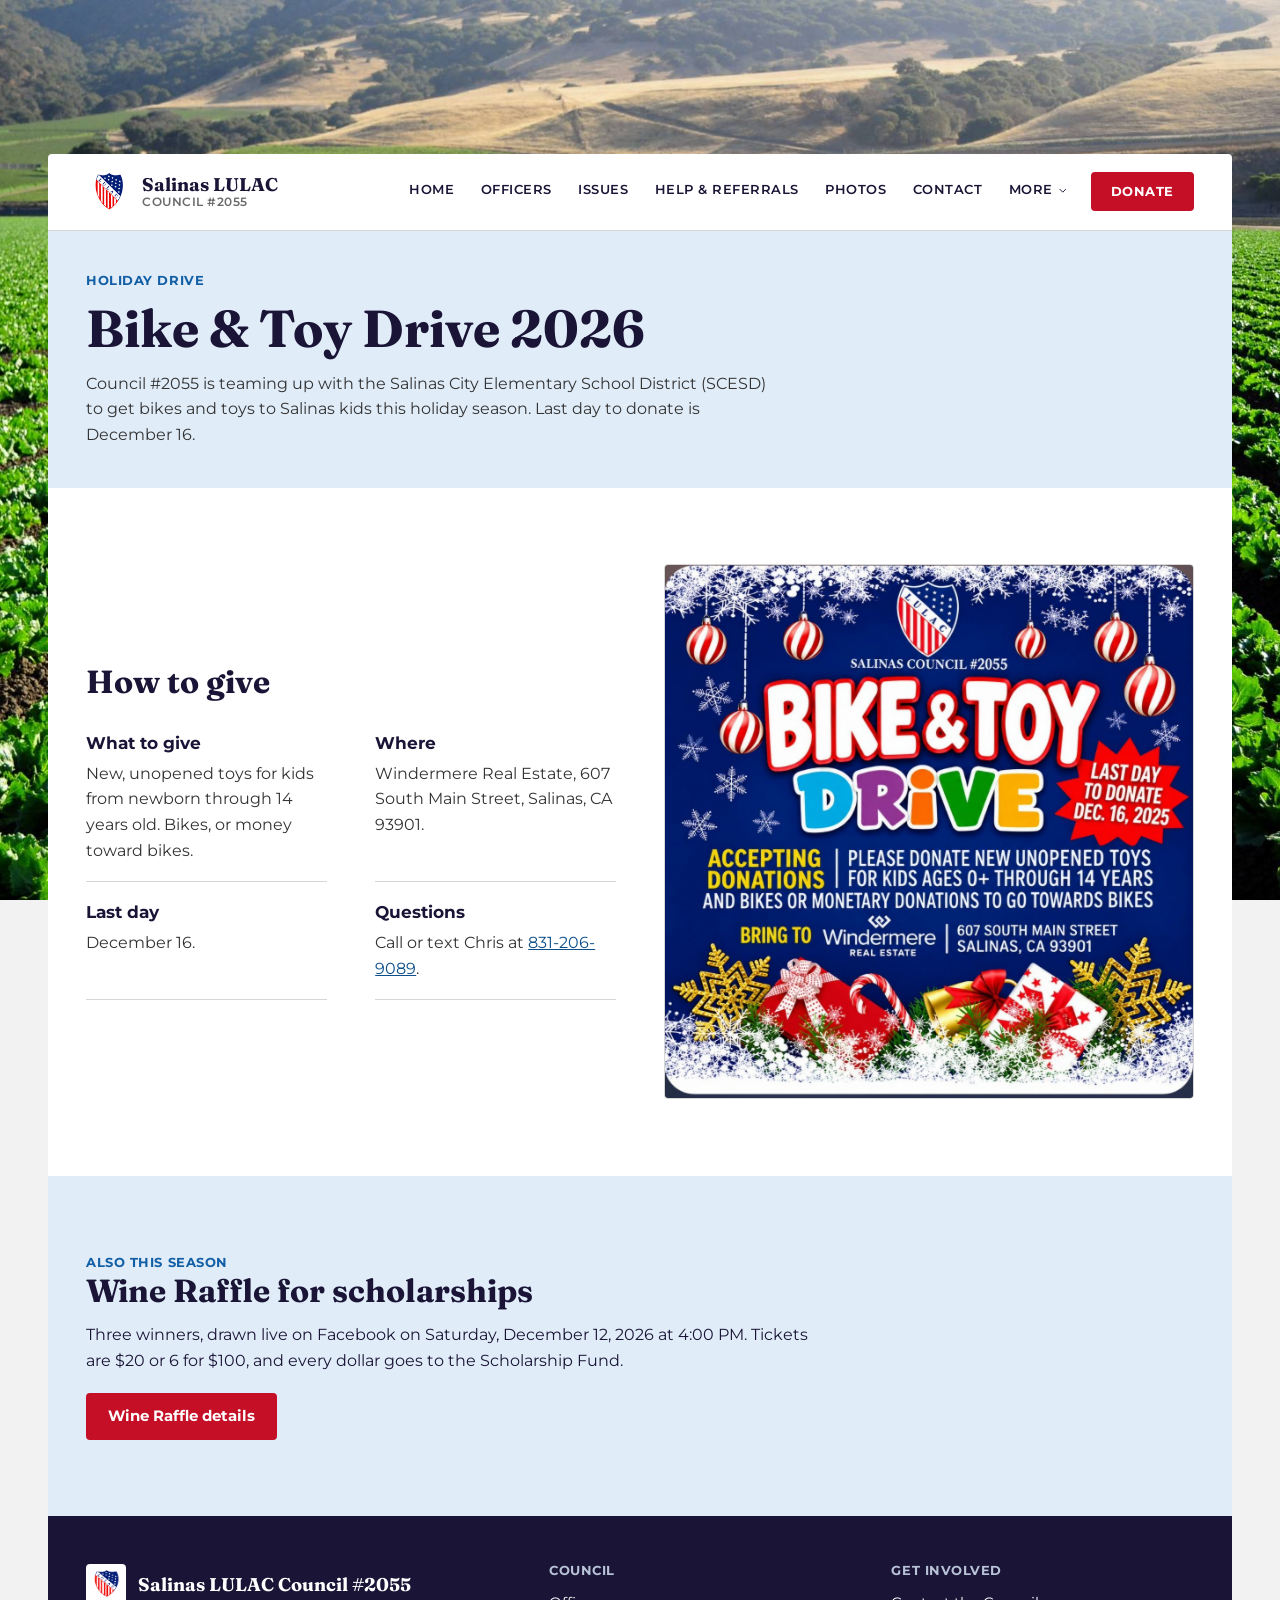
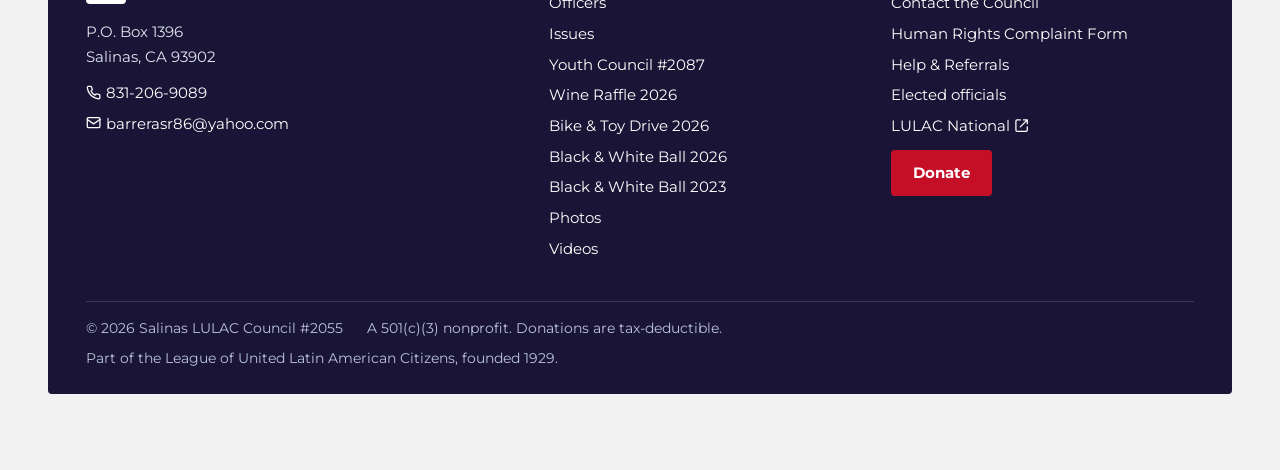
==== bike-toy-drive-2026.html @ 595f3c27 "Give the Bike & Toy Drive its own page; add OG cards for both events bike-toy-drive-2026.html replac" ====
<!DOCTYPE html>
<html lang="en">
<head>
  <meta charset="utf-8">
  <meta name="viewport" content="width=device-width, initial-scale=1">
  <title>Bike &amp; Toy Drive 2026 | Salinas LULAC Council #2055</title>
  <meta name="description" content="Salinas LULAC Council #2055 and the Salinas City Elementary School District holiday Bike &amp; Toy Drive. Donate new, unopened toys for kids 0 to 14, bikes, or money toward bikes at Windermere Real Estate, 607 South Main Street, Salinas, by December 16.">
  <meta name="robots" content="index,follow">
  <link rel="canonical" href="https://lulacsalinas2055.org/bike-toy-drive-2026.html">
  <meta property="og:type" content="website">
  <meta property="og:site_name" content="Salinas LULAC Council #2055">
  <meta property="og:title" content="Bike &amp; Toy Drive 2026 | Salinas LULAC Council #2055">
  <meta property="og:description" content="Salinas LULAC Council #2055 and the Salinas City Elementary School District holiday Bike &amp; Toy Drive. Donate new, unopened toys for kids 0 to 14, bikes, or money toward bikes at Windermere Real Estate, 607 South Main Street, Salinas, by December 16.">
  <meta property="og:url" content="https://lulacsalinas2055.org/bike-toy-drive-2026.html">
  <meta property="og:image" content="https://lulacsalinas2055.org/assets/img/og-bike-toy-drive-2026.jpg">
  <meta property="og:image:width" content="1200">
  <meta property="og:image:height" content="630">
  <meta property="og:image:alt" content="Salinas LULAC Council #2055 Bike &amp; Toy Drive with SCESD. Give by December 16.">
  <meta name="twitter:card" content="summary_large_image">
  <meta name="theme-color" content="#0b2577">
  <link rel="icon" href="assets/img/lulac-logo.png" type="image/png">
  <link rel="preconnect" href="https://fonts.googleapis.com">
  <link rel="preconnect" href="https://fonts.gstatic.com" crossorigin>
  <link href="https://fonts.googleapis.com/css2?family=Fraunces:opsz,wght,WONK@9..144,500,0;9..144,700,0&family=Montserrat:wght@400;500;600;700&display=swap" rel="stylesheet">
  <link rel="stylesheet" href="assets/css/style.css">
  <script defer src="assets/js/script.js"></script>
</head>
<body>
  <a class="skip-link" href="#main-content">Skip to main content</a>

  <header class="site-header" data-header>
    <div class="container navbar">
      <a class="brand" href="index.html" aria-label="Salinas LULAC Council #2055 home">
        <img class="brand-logo" src="assets/img/lulac-logo.png" alt="">
        <span class="brand-copy"><strong>Salinas LULAC</strong><small>Council #2055</small></span>
      </a>
      <nav class="desktop-nav" aria-label="Primary">
        <a class="nav-link" href="index.html">Home</a>
        <a class="nav-link" href="officers.html">Officers</a>
        <a class="nav-link" href="issues.html">Issues</a>
        <a class="nav-link" href="help.html">Help &amp; Referrals</a>
        <a class="nav-link" href="photos.html">Photos</a>
        <a class="nav-link" href="contact.html">Contact</a>
        <div class="nav-dropdown" data-nav-dropdown>
          <button class="nav-link nav-dropdown-toggle" type="button" aria-expanded="false" aria-haspopup="true" aria-controls="moreMenu" data-nav-dropdown-toggle>
            More
            <svg class="icon" viewBox="0 0 24 24" aria-hidden="true"><path d="m6 9 6 6 6-6"/></svg>
          </button>
          <div class="nav-dropdown-menu" id="moreMenu" data-nav-dropdown-menu hidden>
            <a class="dropdown-link" href="youth.html">Youth Council</a>
            <a class="dropdown-link" href="politics.html">Politics</a>
            <a class="dropdown-link" href="sponsors-donors.html">Sponsors &amp; Donors</a>
            <a class="dropdown-link" href="wine-raffle-2026.html">Wine Raffle 2026</a>
            <a class="dropdown-link is-active" aria-current="page" href="bike-toy-drive-2026.html">Bike &amp; Toy Drive 2026</a>
            <a class="dropdown-link" href="black-white-ball-2026.html">Black &amp; White Ball 2026</a>
            <a class="dropdown-link" href="black-white-ball-2023.html">Black &amp; White Ball 2023</a>
            <a class="dropdown-link" href="videos.html">Videos</a>
            <a class="dropdown-link" href="coronavirus-resources.html">Coronavirus Response</a>
          </div>
        </div>
        <a class="btn btn-red nav-donate" href="contact.html#donate">Donate</a>
      </nav>
      <button class="mobile-toggle" type="button" aria-controls="mobileMenu" aria-expanded="false" aria-label="Open navigation" data-menu-toggle>
        <span class="mobile-toggle-bar"></span><span class="mobile-toggle-bar"></span><span class="mobile-toggle-bar"></span>
      </button>
    </div>
    <div class="mobile-menu-overlay" data-mobile-menu-overlay hidden></div>
    <nav class="mobile-menu" id="mobileMenu" aria-label="Mobile" data-mobile-menu hidden>
      <div class="mobile-menu-container">
        <a class="mobile-link" href="index.html">Home</a>
        <a class="mobile-link" href="officers.html">Officers</a>
        <a class="mobile-link" href="issues.html">Issues</a>
        <a class="mobile-link" href="help.html">Help &amp; Referrals</a>
        <a class="mobile-link" href="photos.html">Photos</a>
        <a class="mobile-link" href="contact.html">Contact</a>
        <a class="mobile-link" href="youth.html">Youth Council</a>
        <a class="mobile-link" href="politics.html">Politics</a>
        <a class="mobile-link" href="sponsors-donors.html">Sponsors &amp; Donors</a>
        <a class="mobile-link" href="wine-raffle-2026.html">Wine Raffle 2026</a>
        <a class="mobile-link is-active" aria-current="page" href="bike-toy-drive-2026.html">Bike &amp; Toy Drive 2026</a>
        <a class="mobile-link" href="black-white-ball-2026.html">Black &amp; White Ball 2026</a>
        <a class="mobile-link" href="black-white-ball-2023.html">Black &amp; White Ball 2023</a>
        <a class="mobile-link" href="videos.html">Videos</a>
        <a class="mobile-link" href="coronavirus-resources.html">Coronavirus Response</a>
        <a class="mobile-link mobile-donate btn btn-red" href="contact.html#donate">Donate</a>
      </div>
    </nav>
  </header>

  <main id="main-content">
<section class="page-head"><div class="container">
  <span class="label">Holiday drive</span>
  <h1>Bike &amp; Toy Drive 2026</h1>
  <p>Council #2055 is teaming up with the Salinas City Elementary School District (SCESD) to get bikes and toys to Salinas kids this holiday season. Last day to donate is December 16.</p>
</div></section>

<section class="section" aria-labelledby="bikeTitle"><div class="container">
  <div class="feature">
    <div>
      <h2 id="bikeTitle">How to give</h2>
      <dl class="dl-grid">
        <div><dt>What to give</dt><dd>New, unopened toys for kids from newborn through 14 years old. Bikes, or money toward bikes.</dd></div>
        <div><dt>Where</dt><dd>Windermere Real Estate, 607 South Main Street, Salinas, CA 93901.</dd></div>
        <div><dt>Last day</dt><dd>December 16.</dd></div>
        <div><dt>Questions</dt><dd>Call or text Chris at <a href="tel:+18312069089">831-206-9089</a>.</dd></div>
      </dl>
    </div>
    <img src="assets/img/bike-toy-drive-2026-flyer.jpg" width="1200" height="1212" alt="Bike and Toy Drive flyer from Salinas Council #2055: accepting donations of new unopened toys for kids ages 0 through 14, and bikes or monetary donations toward bikes. Bring to Windermere Real Estate, 607 South Main Street, Salinas, CA 93901." >
  </div>
</div></section>

<section class="section section-blue" aria-labelledby="raffleTitle"><div class="container">
  <span class="label label-blue">Also this season</span>
  <h2 id="raffleTitle">Wine Raffle for scholarships</h2>
  <p class="copy" style="margin-top:.75rem">Three winners, drawn live on Facebook on Saturday, December 12, 2026 at 4:00 PM. Tickets are $20 or 6 for $100, and every dollar goes to the Scholarship Fund.</p>
  <div class="btn-row"><a class="btn btn-red" href="wine-raffle-2026.html">Wine Raffle details</a></div>
</div></section>
  </main>

  <footer class="site-footer">
    <div class="container">
      <div class="footer-grid">
        <div class="footer-col">
          <div class="footer-brand">
            <img src="assets/img/lulac-logo.png" alt="">
            <strong>Salinas LULAC Council #2055</strong>
          </div>
          <p>P.O. Box 1396<br>Salinas, CA 93902</p>
          <ul style="margin-top:.75rem">
            <li><a href="tel:+18312069089"><svg class="icon" viewBox="0 0 24 24" aria-hidden="true"><path d="M22 16.9v3a2 2 0 0 1-2.2 2 19.8 19.8 0 0 1-8.6-3.1 19.5 19.5 0 0 1-6-6A19.8 19.8 0 0 1 2.1 4.2 2 2 0 0 1 4.1 2h3a2 2 0 0 1 2 1.7c.1.9.4 1.8.7 2.7a2 2 0 0 1-.5 2.1L8 9.8a16 16 0 0 0 6.2 6.2l1.3-1.3a2 2 0 0 1 2.1-.5c.9.3 1.8.6 2.7.7a2 2 0 0 1 1.7 2z"/></svg> 831-206-9089</a></li>
            <li><a href="mailto:barrerasr86@yahoo.com"><svg class="icon" viewBox="0 0 24 24" aria-hidden="true"><rect x="2" y="4" width="20" height="16" rx="2"/><path d="m2 7 10 7 10-7"/></svg> barrerasr86@yahoo.com</a></li>
          </ul>
        </div>
        <div class="footer-col">
          <h2>Council</h2>
          <ul>
            <li><a href="officers.html">Officers</a></li>
            <li><a href="issues.html">Issues</a></li>
            <li><a href="youth.html">Youth Council #2087</a></li>
            <li><a href="wine-raffle-2026.html">Wine Raffle 2026</a></li>
            <li><a href="bike-toy-drive-2026.html">Bike &amp; Toy Drive 2026</a></li>
            <li><a href="black-white-ball-2026.html">Black &amp; White Ball 2026</a></li>
            <li><a href="black-white-ball-2023.html">Black &amp; White Ball 2023</a></li>
            <li><a href="photos.html">Photos</a></li>
            <li><a href="videos.html">Videos</a></li>
          </ul>
        </div>
        <div class="footer-col">
          <h2>Get involved</h2>
          <ul>
            <li><a href="contact.html">Contact the Council</a></li>
            <li><a href="contact.html#complaint-form">Human Rights Complaint Form</a></li>
            <li><a href="help.html">Help &amp; Referrals</a></li>
            <li><a href="politics.html">Elected officials</a></li>
            <li><a href="https://lulac.org/" rel="noopener" target="_blank">LULAC National <svg class="icon" viewBox="0 0 24 24" aria-hidden="true"><path d="M15 3h6v6M10 14 21 3M21 14v5a2 2 0 0 1-2 2H5a2 2 0 0 1-2-2V5a2 2 0 0 1 2-2h5"/></svg></a></li>
          </ul>
          <a class="btn btn-red" href="contact.html#donate">Donate</a>
        </div>
      </div>
      <div class="footer-bottom">
        <span>&copy; <span data-current-year>2026</span> Salinas LULAC Council #2055</span>
        <span>A 501(c)(3) nonprofit. Donations are tax-deductible.</span>
        <span>Part of the League of United Latin American Citizens, founded 1929.</span>
      </div>
    </div>
  </footer>
</body>
</html>
---- assets/css/style.css ----
/* Salinas LULAC Council #2055
   Fraunces for display type, Montserrat for everything else.
   Palette follows lulac.org. */

:root {
  --font-display: "Fraunces", Georgia, "Times New Roman", serif;
  --font-body: "Montserrat", Arial, Helvetica, sans-serif;

  --ink: #1a1536;
  --ink-soft: #333333;
  --muted: #6b6b6b;
  --rule: #d6d6d6;
  --blue: #125fa6;
  --blue-deep: #0b2577;
  --blue-link: #0d4f8b;
  --red: #ed142e;
  --red-dark: #c40f26;
  --yellow: #ffe138;
  --surface-blue: #e0ecf8;
  --surface-gray: #f2f2f2;
  --white: #ffffff;

  --radius: 4px;
  --container: 1200px;
  --gutter: clamp(1rem, 4vw, 2rem);
  --section: clamp(3rem, 6vw, 5rem);
  --header-height: 76px;
}

/* Base */
*, *::before, *::after { box-sizing: border-box; }
[hidden] { display: none !important; }
html { scroll-behavior: auto; }
body {
  margin: 0;
  min-width: 320px;
  background: var(--white);
  color: var(--ink);
  font-family: var(--font-body);
  font-size: 1rem;
  line-height: 1.6;
  -webkit-font-smoothing: antialiased;
  font-variation-settings: "WONK" 0;
}
body.menu-open { overflow: hidden; }
img { display: block; max-width: 100%; height: auto; }
h1, h2, h3, h4, p, ul, ol, dl, dd, figure, blockquote { margin: 0; }
ul, ol { padding: 0; list-style: none; }
a { color: var(--blue-link); }
a:hover { color: var(--ink); }
button { font: inherit; border: 0; background: none; cursor: pointer; }
a:focus-visible, button:focus-visible { outline: 3px solid var(--red); outline-offset: 3px; }

h1, h2, .pullquote { font-family: var(--font-display); font-weight: 700; line-height: 1.15; color: var(--ink); }
h1 { font-size: clamp(2.25rem, 4.5vw, 3.25rem); }
h2 { font-size: clamp(1.6rem, 2.6vw, 2rem); }
h3 { font-size: 1.125rem; font-weight: 700; line-height: 1.35; }
h4 { font-size: 1rem; font-weight: 700; }
p + p { margin-top: 1rem; }
mark { background: var(--yellow); color: var(--ink); padding: 0 .25em; }

.container { width: 100%; max-width: var(--container); margin: 0 auto; padding: 0 var(--gutter); }
.section { padding: var(--section) 0; }
.section-gray { background: var(--surface-gray); }
.section-blue { background: var(--surface-blue); }

.section-head { margin-bottom: 2rem; padding-bottom: .75rem; border-bottom: 1px solid var(--rule); }
.section-head p { margin-top: .5rem; color: var(--ink-soft); max-width: 60ch; }

.label {
  display: block;
  font-size: .8rem;
  font-weight: 700;
  letter-spacing: .04em;
  text-transform: uppercase;
  color: var(--muted);
}
.label-red { color: var(--red-dark); }
.label-blue { color: var(--blue); }
.lede { font-size: 1.125rem; color: var(--ink-soft); max-width: 62ch; }
.muted { color: var(--muted); }
.copy { max-width: 68ch; }
.copy a { text-decoration: underline; }

.icon { width: 1em; height: 1em; vertical-align: -.125em; fill: none; stroke: currentColor; stroke-width: 2; stroke-linecap: round; stroke-linejoin: round; }
.visually-hidden { position: absolute; width: 1px; height: 1px; overflow: hidden; clip: rect(0 0 0 0); white-space: nowrap; }

/* Buttons */
.btn {
  display: inline-flex;
  align-items: center;
  gap: .5rem;
  padding: .75rem 1.25rem;
  border-radius: var(--radius);
  border: 2px solid transparent;
  font-weight: 700;
  font-size: .95rem;
  line-height: 1.2;
  text-decoration: none;
  transition: background-color .15s, color .15s, border-color .15s;
}
.btn-red { background: var(--red-dark); border-color: var(--red-dark); color: var(--white); }
.btn-red:hover { background: #a50c1f; border-color: #a50c1f; color: var(--white); }
.btn-blue { background: var(--blue); border-color: var(--blue); color: var(--white); }
.btn-blue:hover { background: var(--blue-deep); border-color: var(--blue-deep); color: var(--white); }
.btn-outline { background: transparent; border-color: var(--white); color: var(--white); }
.btn-outline:hover { background: var(--white); color: var(--blue-deep); }
.btn-outline-dark { background: transparent; border-color: var(--ink); color: var(--ink); }
.btn-outline-dark:hover { background: var(--ink); color: var(--white); }
.btn-row { display: flex; flex-wrap: wrap; gap: .75rem; }
.copy + .btn-row, .section-head + .btn-row, p + .btn-row { margin-top: 1.25rem; }

.skip-link {
  position: absolute; top: .5rem; left: .5rem; z-index: 1000;
  transform: translateY(-200%);
  padding: .5rem 1rem; border-radius: var(--radius);
  background: var(--red); color: var(--white); font-weight: 700; text-decoration: none;
}
.skip-link:focus { transform: none; }

/* Header */
.site-header { position: sticky; top: 0; z-index: 100; background: var(--white); border-bottom: 1px solid var(--rule); }
.navbar { display: flex; align-items: center; justify-content: space-between; gap: 1rem; min-height: var(--header-height); }
.brand { display: flex; align-items: center; gap: .75rem; color: var(--ink); text-decoration: none; }
.brand-logo { width: 44px; height: 44px; object-fit: contain; }
.brand-copy { display: flex; flex-direction: column; line-height: 1.15; }
.brand-copy strong { font-family: var(--font-display); font-size: 1.15rem; font-weight: 700; }
.brand-copy small { font-size: .75rem; font-weight: 600; color: var(--muted); letter-spacing: .04em; text-transform: uppercase; }

.desktop-nav { display: flex; align-items: center; gap: .25rem; }
.nav-link {
  display: inline-flex; align-items: center; gap: .25rem;
  padding: .6rem .7rem;
  font-size: .8rem; font-weight: 600; letter-spacing: .04em; text-transform: uppercase;
  color: var(--ink); text-decoration: none; border-bottom: 2px solid transparent;
}
.nav-link:hover, .nav-link.is-active { color: var(--blue); border-bottom-color: var(--blue); }
.nav-dropdown { position: relative; }
.nav-dropdown-toggle .icon { width: .9em; height: .9em; }
.nav-dropdown-menu {
  position: absolute; top: 100%; right: 0; min-width: 240px; padding: .5rem 0;
  background: var(--white); border: 1px solid var(--rule); border-radius: var(--radius);
}
.dropdown-link { display: block; padding: .55rem 1rem; font-size: .9rem; font-weight: 500; color: var(--ink); text-decoration: none; }
.dropdown-link:hover, .dropdown-link.is-active { background: var(--surface-blue); color: var(--blue-deep); }
.nav-donate { margin-left: .5rem; padding: .6rem 1.1rem; font-size: .8rem; letter-spacing: .04em; text-transform: uppercase; }

.mobile-toggle { display: none; width: 44px; height: 44px; padding: 10px; flex-direction: column; justify-content: center; gap: 5px; }
.mobile-toggle-bar { display: block; height: 2px; background: var(--ink); }
.mobile-menu-overlay { position: fixed; inset: var(--mobile-menu-top, var(--header-height)) 0 0; background: rgba(26, 21, 54, .5); z-index: 90; }
.mobile-menu { position: fixed; top: var(--mobile-menu-top, var(--header-height)); left: 0; right: 0; bottom: 0; overflow-y: auto; background: var(--white); z-index: 95; }
.mobile-menu-container { padding: .5rem var(--gutter) 2rem; }
.mobile-link { display: block; padding: .9rem 0; border-bottom: 1px solid var(--rule); font-weight: 600; color: var(--ink); text-decoration: none; }
.mobile-link.is-active { color: var(--blue); }
.mobile-link.mobile-donate { margin-top: 1rem; border: 0; text-align: center; }

/* Home hero */
.hero { background: var(--blue-deep); color: var(--white); }
.hero .container { display: grid; grid-template-columns: 5fr 7fr; gap: 3rem; align-items: start; padding-top: 3rem; padding-bottom: 3rem; }
.hero-media img { width: 100%; aspect-ratio: 5 / 4; object-fit: cover; object-position: center 45%; border-radius: var(--radius); }
.hero-copy .label { color: var(--surface-blue); margin-bottom: .75rem; }
.hero-copy h1 { color: var(--white); }
.hero-copy h1 mark { padding: 0 .2em; }
.hero-copy p { margin-top: 1.25rem; font-size: 1.05rem; max-width: 56ch; }
.hero-copy .btn-row { margin-top: 1.5rem; }

/* Events and meetings */
.events-grid { display: grid; grid-template-columns: 1fr 1fr; gap: 2rem; }
.meeting-card { padding: 1.75rem; background: var(--surface-blue); border-radius: var(--radius); }
.meeting-card h3 { font-family: var(--font-display); font-size: 1.5rem; }
.meeting-card p { margin-top: .75rem; }
.contact-lines { margin-top: 1rem; display: grid; gap: .4rem; }
.contact-lines a { display: inline-flex; align-items: center; gap: .5rem; font-weight: 600; text-decoration: none; }
.contact-lines a:hover { text-decoration: underline; }
.event-card { display: grid; grid-template-columns: 200px 1fr; gap: 1.25rem; align-items: start; }
.event-card img { width: 100%; aspect-ratio: 4 / 5; object-fit: contain; background: var(--surface-gray); border-radius: var(--radius); }
.event-card h3 { font-family: var(--font-display); font-size: 1.5rem; margin-top: .25rem; }
.event-card p { margin-top: .5rem; color: var(--ink-soft); }
.event-card a.more { display: inline-block; margin-top: .75rem; font-weight: 600; }

/* Recent row */
.recent-grid { display: grid; grid-template-columns: repeat(3, minmax(0, 1fr)); gap: 2rem; }
.recent-card img { width: 100%; aspect-ratio: 3 / 2; object-fit: cover; border-radius: var(--radius); }
.recent-card .label { margin-top: .75rem; }
.recent-card h3 { margin-top: .25rem; }
.recent-card h3 a { color: var(--ink); text-decoration: underline; text-underline-offset: 3px; }
.recent-card h3 a:hover { color: var(--blue); }
.recent-card p { margin-top: .4rem; font-size: .95rem; color: var(--ink-soft); }

/* Photo tiles */
.tile-grid { display: grid; grid-template-columns: repeat(3, minmax(0, 1fr)); gap: .5rem; }
.tile { position: relative; display: block; aspect-ratio: 4 / 3; overflow: hidden; border-radius: var(--radius); background: var(--ink); text-decoration: none; }
.tile img { width: 100%; height: 100%; object-fit: cover; opacity: .62; transition: opacity .2s; }
.tile:hover img { opacity: .75; }
.tile span { position: absolute; left: 1.25rem; right: 1.25rem; bottom: 1.1rem; font-family: var(--font-display); font-size: 1.5rem; font-weight: 700; color: var(--white); line-height: 1.15; text-shadow: 0 1px 2px rgba(0,0,0,.5); }

/* About / pull quote */
.pullquote { font-size: clamp(1.5rem, 2.6vw, 2.1rem); font-weight: 500; max-width: 26ch; }
.about-grid { display: grid; grid-template-columns: 7fr 5fr; gap: 3rem; align-items: start; }
.about-aside { padding: 1.5rem; border-left: 4px solid var(--red); background: var(--surface-gray); }
.about-aside h3 { font-family: var(--font-display); font-size: 1.35rem; }
.about-aside p { margin-top: .5rem; }
.about-aside .btn { margin-top: 1rem; }

/* Interior page head */
.page-head { background: var(--surface-blue); padding: 2.5rem 0; }
.page-head .label { margin-bottom: .5rem; color: var(--blue); }
.page-head p { margin-top: .75rem; color: var(--ink-soft); max-width: 62ch; }
.page-head .btn-row { margin-top: 1.25rem; }

/* Officers */
.officer-grid { display: grid; grid-template-columns: repeat(4, minmax(0, 1fr)); gap: 2rem 1.5rem; }
.officer-photo { aspect-ratio: 4 / 5; overflow: hidden; border-radius: var(--radius); background: var(--surface-gray); }
.officer-photo img { width: 100%; height: 100%; object-fit: cover; }
.officer-photo.is-placeholder { display: grid; place-items: center; background: var(--surface-blue); }
.officer-photo.is-placeholder span { font-family: var(--font-display); font-size: 2.75rem; font-weight: 700; color: var(--blue-deep); }
.officer h3 { margin-top: .75rem; }
.officer p { color: var(--muted); font-size: .95rem; }

/* Definition-list grids (issues, contact) */
.dl-grid { display: grid; grid-template-columns: 1fr 1fr; column-gap: 3rem; }
.dl-grid > div { padding: 1.1rem 0; border-bottom: 1px solid var(--rule); }
.dl-grid dt { font-weight: 700; font-size: 1.05rem; }
.dl-grid dd { margin-top: .25rem; color: var(--ink-soft); }

.contact-dl { display: grid; grid-template-columns: repeat(3, minmax(0, 1fr)); gap: 1.5rem 2rem; }
.contact-dl div { padding-top: .75rem; border-top: 2px solid var(--ink); }
.contact-dl dt { font-size: .8rem; font-weight: 700; letter-spacing: .04em; text-transform: uppercase; color: var(--muted); }
.contact-dl dd { margin-top: .25rem; font-weight: 600; }
.contact-dl dd a { text-decoration: none; }
.contact-dl dd a:hover { text-decoration: underline; }

/* Feature split (form download, video, etc.) */
.feature { display: grid; grid-template-columns: 1fr 1fr; gap: 3rem; align-items: center; }
.feature img { width: 100%; border: 1px solid var(--rule); border-radius: var(--radius); }
.feature h2 { margin-bottom: .75rem; }
.feature .btn-row { margin-top: 1.25rem; }

/* Logo rows and grids */
.logo-row { display: grid; grid-template-columns: repeat(6, minmax(0, 1fr)); gap: 1rem; align-items: center; }
.logo-row a, .logo-row div { display: grid; place-items: center; height: 110px; padding: .75rem; background: var(--white); border: 1px solid var(--rule); border-radius: var(--radius); }
.logo-row img { max-width: 100%; max-height: 100%; width: auto; height: auto; object-fit: contain; }
.logo-grid { display: grid; grid-template-columns: repeat(4, minmax(0, 1fr)); gap: 1rem; }
.logo-cell { display: grid; place-items: center; height: 150px; padding: 1.25rem; background: var(--white); border: 1px solid var(--rule); border-radius: var(--radius); }
.logo-cell img { max-width: 100%; max-height: 72px; width: auto; height: auto; object-fit: contain; }
.logo-cell figcaption { display: none; }

/* Resource rows (help page) */
.resource-list > article { display: grid; grid-template-columns: 1fr 160px; gap: 2rem; padding: 2rem 0; border-bottom: 1px solid var(--rule); }
.resource-list > article:first-child { padding-top: 0; }
.resource-logo { display: grid; place-items: center; height: 96px; padding: .5rem; border: 1px solid var(--rule); border-radius: var(--radius); align-self: start; }
.resource-logo img { max-width: 100%; max-height: 100%; width: auto; height: auto; object-fit: contain; }
.resource-copy { max-width: 68ch; }
.resource-copy p { margin-top: .5rem; color: var(--ink-soft); }
.resource-copy ul { margin-top: .5rem; padding-left: 1.25rem; list-style: disc; color: var(--ink-soft); }
.resource-meta { display: flex; flex-wrap: wrap; gap: .5rem 1.5rem; margin-top: .75rem; }
.resource-meta a { display: inline-flex; align-items: center; gap: .4rem; font-weight: 600; text-decoration: none; }
.resource-meta a:hover { text-decoration: underline; }

/* Link lists (politics) */
.link-list > li { padding: 1.1rem 0; border-bottom: 1px solid var(--rule); }
.link-list a, .link-list strong { display: inline-flex; align-items: center; gap: .4rem; font-size: 1.1rem; font-weight: 700; }
.link-list p { margin-top: .25rem; color: var(--ink-soft); }

/* Photo grids */
.photo-grid { display: grid; grid-template-columns: repeat(auto-fill, minmax(240px, 1fr)); gap: .75rem; }
.photo-grid figure { margin: 0; }
.photo-grid img { width: 100%; aspect-ratio: 4 / 3; object-fit: cover; border-radius: var(--radius); background: var(--surface-gray); }
.photo-grid.portrait img { aspect-ratio: 3 / 4; }
.photo-grid .contain img { object-fit: contain; background: var(--surface-gray); }
.photo-grid figcaption { margin-top: .4rem; font-size: .9rem; color: var(--muted); }

/* Video */
.video-box { max-width: 900px; }
.video-box iframe { display: block; width: 100%; aspect-ratio: 16 / 9; border: 0; background: #000; border-radius: var(--radius); }
.video-box p { margin-top: 1rem; max-width: 68ch; }

/* Footer */
.site-footer { background: var(--ink); color: var(--white); padding: 3rem 0 1.5rem; }
.footer-grid { display: grid; grid-template-columns: 1.4fr 1fr 1fr; gap: 2.5rem; }
.footer-brand { display: flex; align-items: center; gap: .75rem; margin-bottom: 1rem; }
.footer-brand img { width: 40px; height: 40px; background: var(--white); padding: 4px; border-radius: var(--radius); }
.footer-brand strong { font-family: var(--font-display); font-size: 1.15rem; }
.footer-col h2 { font-family: var(--font-body); font-size: .8rem; letter-spacing: .04em; text-transform: uppercase; color: #b9c3d8; margin-bottom: .75rem; }
.footer-col p, .footer-col li { color: #dfe4ee; font-size: .95rem; }
.footer-col li + li { margin-top: .4rem; }
.footer-col a { color: var(--white); text-decoration: none; }
.footer-col a:hover { text-decoration: underline; }
.footer-col .btn { margin-top: .75rem; }
.footer-bottom { margin-top: 2.5rem; padding-top: 1rem; border-top: 1px solid rgba(255, 255, 255, .15); display: flex; flex-wrap: wrap; gap: .5rem 1.5rem; font-size: .85rem; color: #b9c3d8; }
.footer-bottom a { color: #dfe4ee; }

/* Responsive */
@media (max-width: 1100px) {
  .officer-grid { grid-template-columns: repeat(3, minmax(0, 1fr)); }
  .logo-row { grid-template-columns: repeat(3, minmax(0, 1fr)); }
}
@media (max-width: 960px) {
  .desktop-nav { display: none; }
  .mobile-toggle { display: flex; }
  .hero .container { grid-template-columns: 1fr; gap: 2rem; }
  .hero-media { order: 2; }
  .events-grid, .about-grid, .feature { grid-template-columns: 1fr; }
  .recent-grid, .tile-grid { grid-template-columns: repeat(2, minmax(0, 1fr)); }
  .logo-grid { grid-template-columns: repeat(3, minmax(0, 1fr)); }
  .footer-grid { grid-template-columns: 1fr 1fr; }
}
@media (max-width: 640px) {
  :root { --header-height: 64px; }
  .brand-logo { width: 36px; height: 36px; }
  .brand-copy strong { font-size: 1rem; }
  .recent-grid, .tile-grid, .dl-grid, .contact-dl, .footer-grid { grid-template-columns: 1fr; }
  .officer-grid, .logo-grid, .logo-row { grid-template-columns: repeat(2, minmax(0, 1fr)); }
  .event-card { grid-template-columns: 1fr; }
  .event-card img { max-width: 260px; }
  .resource-list > article { grid-template-columns: 1fr; }
  .resource-logo { justify-self: start; width: 160px; }
  .tile { aspect-ratio: 16 / 9; }
  .photo-grid { grid-template-columns: repeat(2, minmax(0, 1fr)); gap: .5rem; }
  .pullquote { max-width: none; }
}

/* Field background and content sheet */
:root {
  --sheet-gap: clamp(0px, 4vw, 3rem);
}

body {
  background: var(--surface-gray);
  padding-top: clamp(72px, 12vw, 200px);
  padding-bottom: clamp(48px, 6vw, 120px);
}

body::before {
  content: "";
  position: fixed;
  inset: 0;
  z-index: -1;
  background: #2c4a1f url("../img/salinas-bg.jpg") center / cover no-repeat;
}

.site-header,
main,
.site-footer {
  width: min(100% - 2 * var(--sheet-gap), 1260px);
  margin-inline: auto;
}

.site-header,
main {
  background: var(--white);
}

.site-header {
  border-radius: var(--radius) var(--radius) 0 0;
}

.site-footer {
  border-radius: 0 0 var(--radius) var(--radius);
}

.site-header .container,
main .container,
.site-footer .container {
  max-width: 100%;
  padding: 0 clamp(1rem, 3vw, 2.5rem);
}

@media (max-width: 640px) {
  :root {
    --sheet-gap: 0px;
  }
}
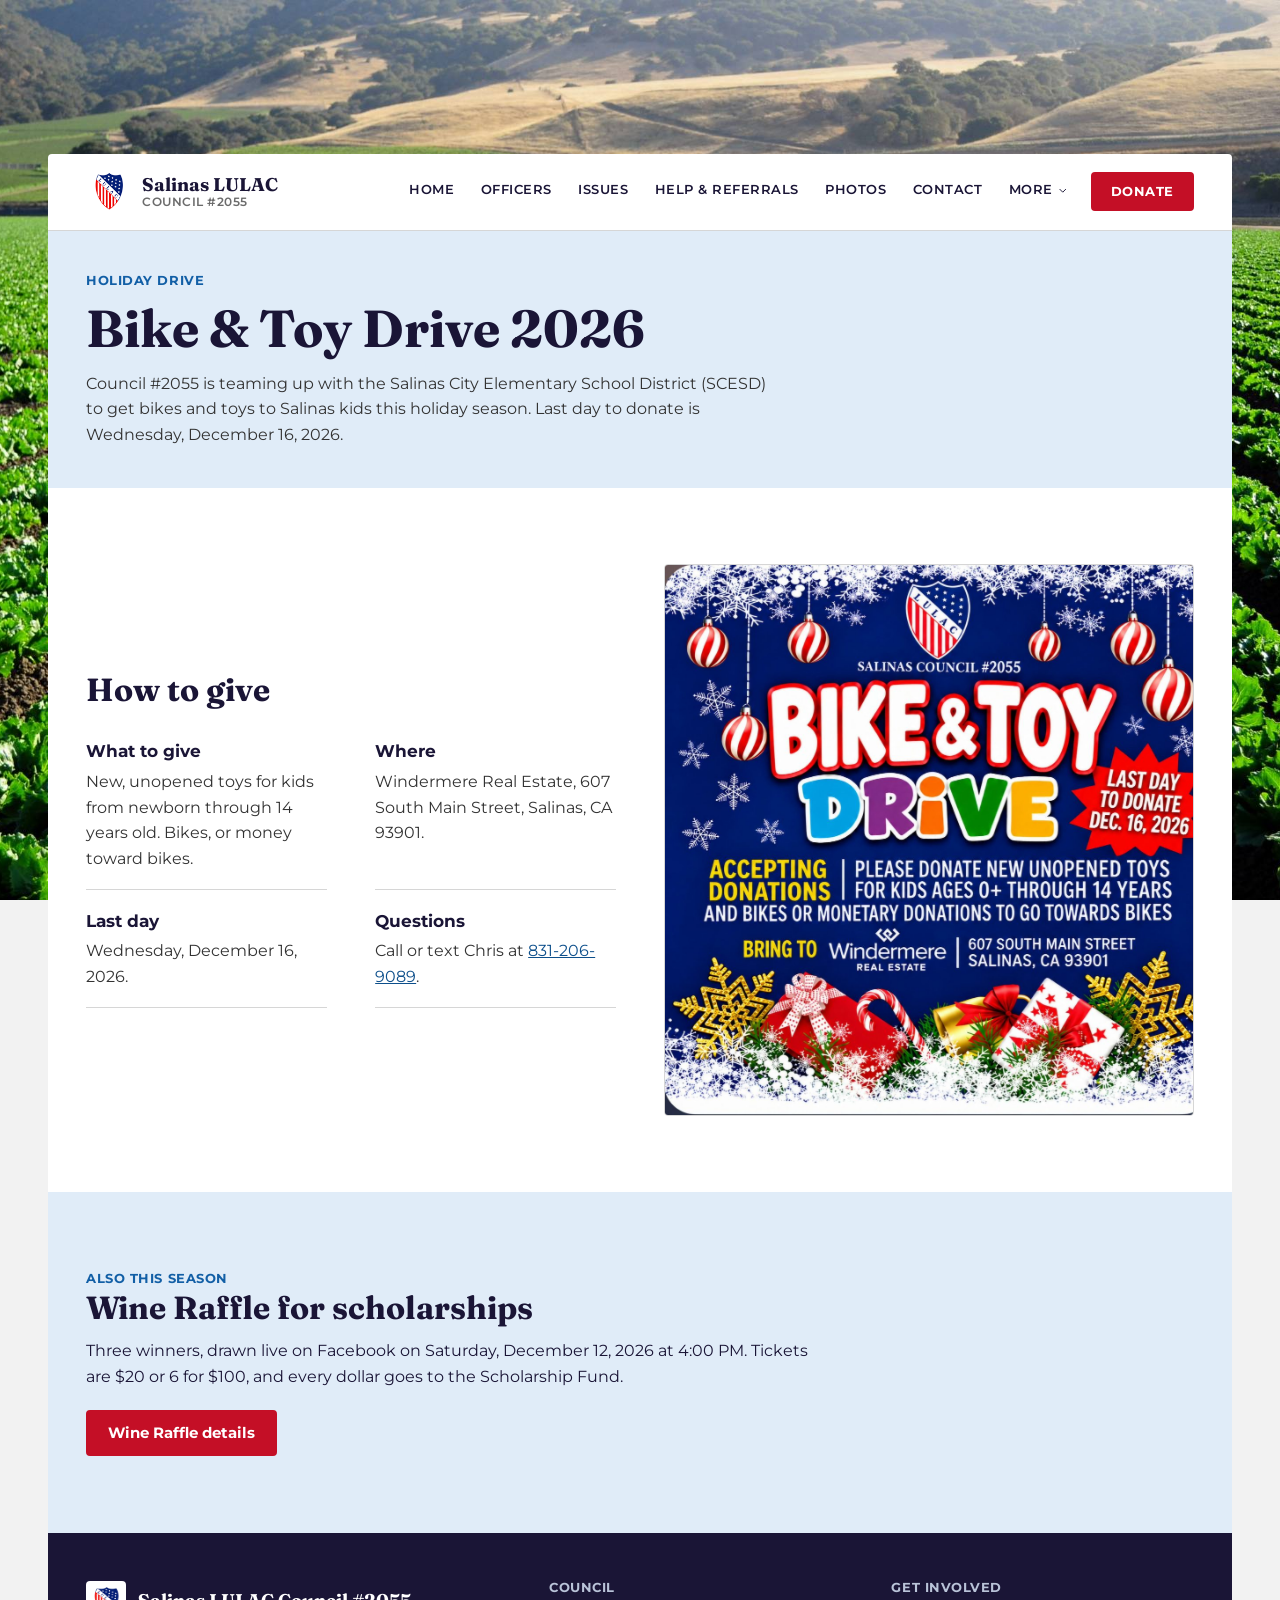
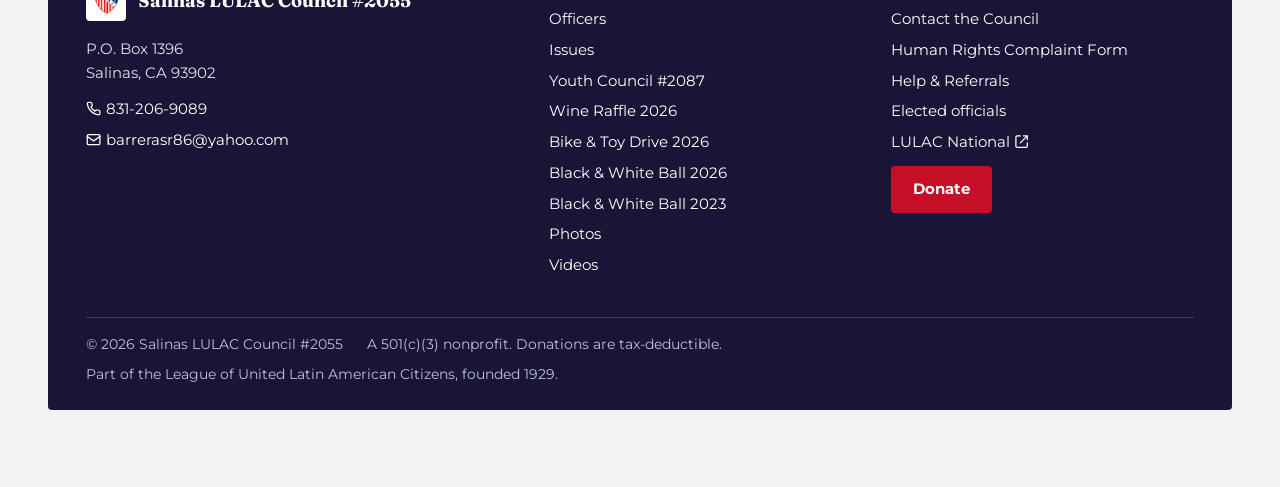
==== commit 89053f89: "Swap in corrected Bike & Toy Drive flyer (Dec 16, 2026) The previous flyer carried last year's date." ====
--- a/bike-toy-drive-2026.html
+++ b/bike-toy-drive-2026.html
@@ -15,7 +15,7 @@
   <meta property="og:image" content="https://lulacsalinas2055.org/assets/img/og-bike-toy-drive-2026.jpg">
   <meta property="og:image:width" content="1200">
   <meta property="og:image:height" content="630">
-  <meta property="og:image:alt" content="Salinas LULAC Council #2055 Bike &amp; Toy Drive with SCESD. Give by December 16.">
+  <meta property="og:image:alt" content="Salinas LULAC Council #2055 Bike &amp; Toy Drive with SCESD. Give by December 16, 2026.">
   <meta name="twitter:card" content="summary_large_image">
   <meta name="theme-color" content="#0b2577">
   <link rel="icon" href="assets/img/lulac-logo.png" type="image/png">
@@ -91,7 +91,7 @@
 <section class="page-head"><div class="container">
   <span class="label">Holiday drive</span>
   <h1>Bike &amp; Toy Drive 2026</h1>
-  <p>Council #2055 is teaming up with the Salinas City Elementary School District (SCESD) to get bikes and toys to Salinas kids this holiday season. Last day to donate is December 16.</p>
+  <p>Council #2055 is teaming up with the Salinas City Elementary School District (SCESD) to get bikes and toys to Salinas kids this holiday season. Last day to donate is Wednesday, December 16, 2026.</p>
 </div></section>
 
 <section class="section" aria-labelledby="bikeTitle"><div class="container">
@@ -101,11 +101,11 @@
       <dl class="dl-grid">
         <div><dt>What to give</dt><dd>New, unopened toys for kids from newborn through 14 years old. Bikes, or money toward bikes.</dd></div>
         <div><dt>Where</dt><dd>Windermere Real Estate, 607 South Main Street, Salinas, CA 93901.</dd></div>
-        <div><dt>Last day</dt><dd>December 16.</dd></div>
+        <div><dt>Last day</dt><dd>Wednesday, December 16, 2026.</dd></div>
         <div><dt>Questions</dt><dd>Call or text Chris at <a href="tel:+18312069089">831-206-9089</a>.</dd></div>
       </dl>
     </div>
-    <img src="assets/img/bike-toy-drive-2026-flyer.jpg" width="1200" height="1212" alt="Bike and Toy Drive flyer from Salinas Council #2055: accepting donations of new unopened toys for kids ages 0 through 14, and bikes or monetary donations toward bikes. Bring to Windermere Real Estate, 607 South Main Street, Salinas, CA 93901." >
+    <img src="assets/img/bike-toy-drive-2026-flyer.jpg" width="1200" height="1249" alt="Bike and Toy Drive flyer from Salinas Council #2055: accepting donations of new unopened toys for kids ages 0 through 14, and bikes or monetary donations toward bikes. Last day to donate December 16, 2026. Bring to Windermere Real Estate, 607 South Main Street, Salinas, CA 93901." >
   </div>
 </div></section>
 
